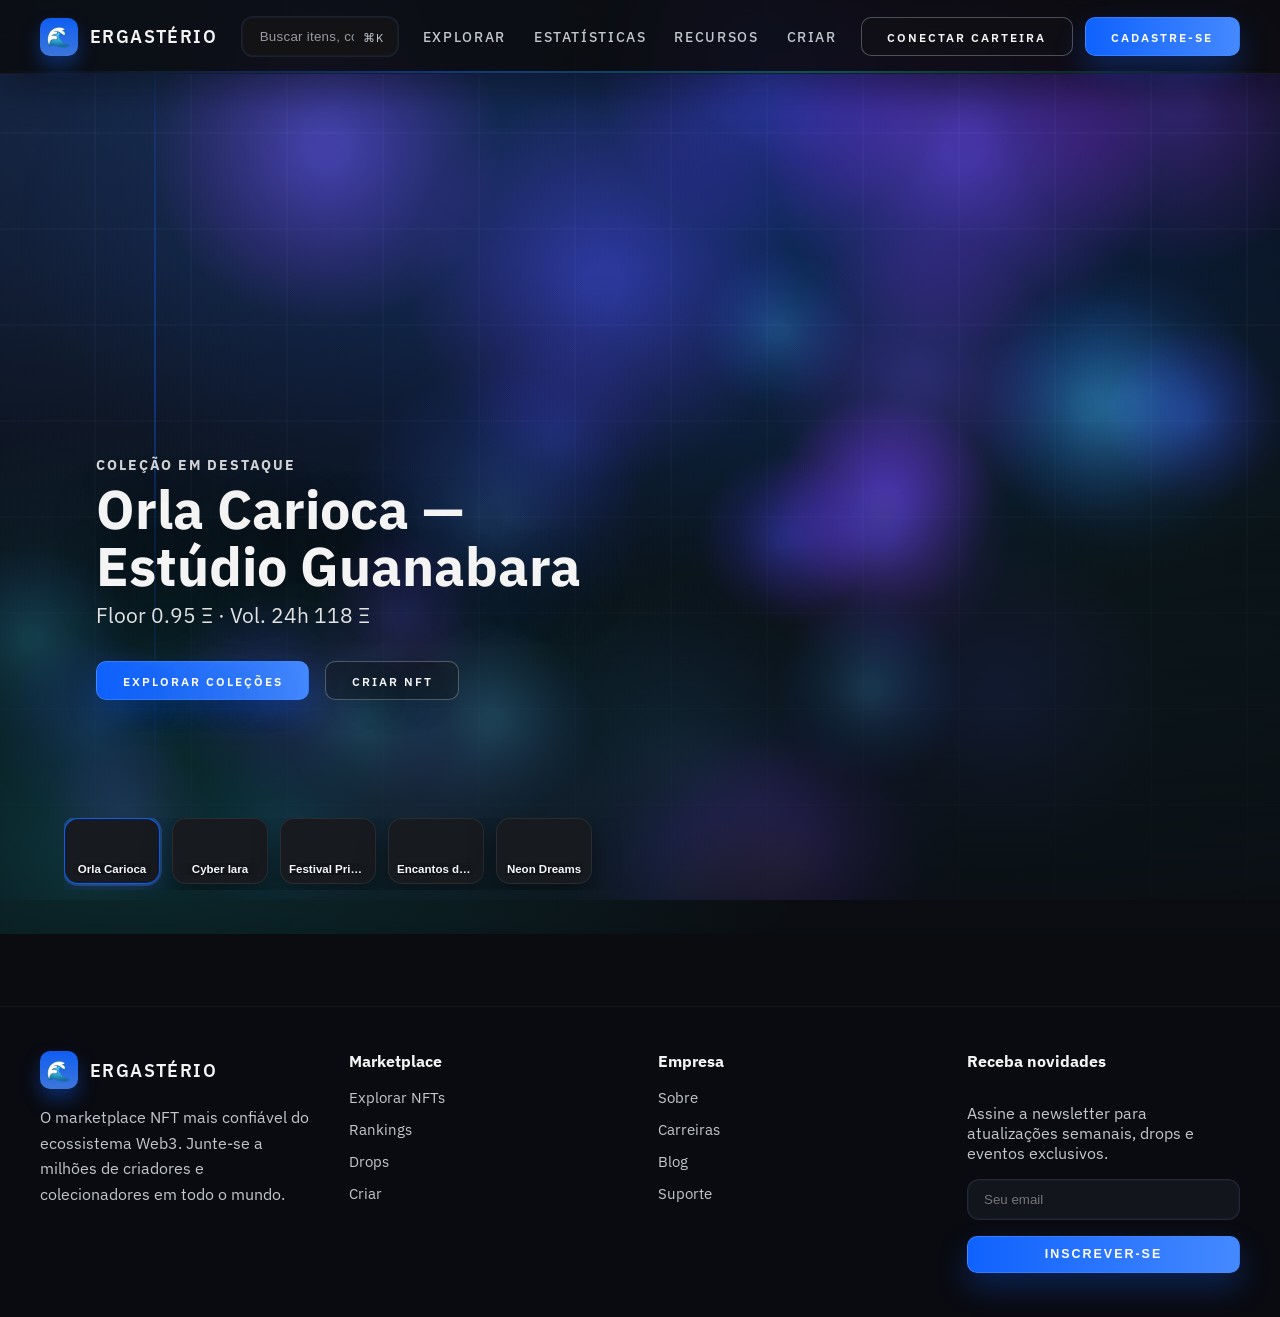
==== site1/index.html @ 3798c534 "Add files via upload" ====
<!DOCTYPE html>
<html lang="pt-BR">
  <head>
    <meta charset="UTF-8" />
    <meta name="viewport" content="width=device-width, initial-scale=1.0" />
    <title>Ergastério Brasil — Marketplace NFT inspirado no OpenSea</title>
    <link rel="preconnect" href="https://fonts.googleapis.com" />
    <link rel="preconnect" href="https://fonts.gstatic.com" crossorigin />
    <link
      href="https://fonts.googleapis.com/css2?family=IBM+Plex+Mono:wght@400;600&family=IBM+Plex+Sans:wght@400;500;600;700&display=swap"
      rel="stylesheet"
    />
    <style>
      :root {
        --bg: #0b0c10;
        --bg-alt: #161616;
        --card-bg: rgba(22, 22, 22, 0.82);
        --primary: #0f62fe;
        --primary-strong: #4589ff;
        --primary-light: rgba(15, 98, 254, 0.12);
        --accent: linear-gradient(135deg, #0f62fe 0%, #4589ff 55%, #08bdba 100%);
        --text: #f4f4f4;
        --text-muted: #c1c7cd;
        --border: rgba(255, 255, 255, 0.06);
        --grid-line: rgba(79, 90, 117, 0.18);
        font-size: 16px;
      }

      * {
        box-sizing: border-box;
        margin: 0;
        padding: 0;
      }

      html {
        width: 100%;
        max-width: 100%;
        overflow-x: hidden;
      }

      body {
        font-family: "IBM Plex Sans", "Inter", -apple-system, BlinkMacSystemFont, "Segoe UI", sans-serif;
        background-color: var(--bg);
        color: var(--text);
        min-height: 100vh;
        position: relative;
        max-width: 100vw;
        overflow-x: hidden;
        background-image:
          radial-gradient(circle at 20% -10%, rgba(69, 137, 255, 0.25), transparent 55%),
          radial-gradient(circle at 80% 110%, rgba(8, 189, 186, 0.18), transparent 60%),
          repeating-linear-gradient(
            0deg,
            transparent,
            transparent 94px,
            rgba(79, 90, 117, 0.08) 94px,
            rgba(79, 90, 117, 0.08) 96px
          ),
          repeating-linear-gradient(
            90deg,
            transparent,
            transparent 94px,
            rgba(79, 90, 117, 0.08) 94px,
            rgba(79, 90, 117, 0.08) 96px
          );
        background-attachment: fixed;
      }

      #background-canvas {
        position: fixed;
        inset: 0;
        width: 100%;
        height: 100%;
        z-index: -2;
        pointer-events: none;
        mix-blend-mode: screen;
        opacity: 0.85;
      }

      body::before,
      body::after {
        content: "";
        position: fixed;
        z-index: -1;
        pointer-events: none;
      }

      body::before {
        inset: 0;
        background: linear-gradient(120deg, rgba(15, 98, 254, 0.08), transparent 45%);
        mix-blend-mode: screen;
      }

      body::after {
        top: 0;
        left: clamp(140px, 12vw, 260px);
        width: 2px;
        height: 100vh;
        background: linear-gradient(180deg, rgba(15, 98, 254, 0), rgba(15, 98, 254, 0.65) 45%, rgba(8, 189, 186, 0));
        opacity: 0.75;
      }

      a {
        color: inherit;
        text-decoration: none;
      }

      header {
        position: sticky;
        top: 0;
        z-index: 1000;
        backdrop-filter: blur(18px);
        background: rgba(11, 12, 15, 0.88);
        border-bottom: 1px solid rgba(255, 255, 255, 0.05);
        box-shadow: 0 18px 32px rgba(5, 7, 11, 0.35);
      }

      header::after {
        content: "";
        position: absolute;
        inset-inline: 0;
        bottom: 0;
        height: 2px;
        background: linear-gradient(90deg, transparent, rgba(15, 98, 254, 0.65) 35%, rgba(8, 189, 186, 0.5) 65%, transparent);
        opacity: 0.75;
      }

      .nav-container {
        max-width: 1280px;
        margin: 0 auto;
        padding: 1rem 2.5rem;
        display: flex;
        align-items: center;
        justify-content: space-between;
        gap: 1.5rem;
      }

      .logo {
        display: flex;
        align-items: center;
        gap: 0.75rem;
        font-weight: 600;
        font-size: 1.1rem;
        letter-spacing: 0.08em;
        text-transform: uppercase;
      }

      .logo-icon {
        width: 38px;
        height: 38px;
        border-radius: 10px;
        background: linear-gradient(180deg, rgba(15, 98, 254, 0.95), rgba(69, 137, 255, 0.85));
        display: flex;
        align-items: center;
        justify-content: center;
        font-size: 1.25rem;
        box-shadow: 0 10px 18px rgba(15, 98, 254, 0.35);
      }

      nav {
        display: flex;
        align-items: center;
        gap: 1.75rem;
        font-weight: 500;
        font-size: 0.85rem;
        text-transform: uppercase;
        letter-spacing: 0.12em;
      }

      nav a {
        position: relative;
        color: var(--text-muted);
        transition: color 0.2s ease;
      }

      nav a::after {
        content: "";
        position: absolute;
        left: 0;
        bottom: -0.5rem;
        width: 100%;
        height: 2px;
        background: linear-gradient(90deg, transparent, rgba(15, 98, 254, 0.85), transparent);
        transform: scaleX(0);
        transform-origin: center;
        transition: transform 0.2s ease;
      }

      nav a:hover {
        color: #fff;
      }

      nav a:hover::after {
        transform: scaleX(1);
      }

      .search {
        flex: 1;
        max-width: 320px;
        position: relative;
      }

      .search input {
        width: 100%;
        background: rgba(22, 22, 22, 0.75);
        border: 1px solid rgba(255, 255, 255, 0.06);
        border-radius: 12px;
        padding: 0.75rem 2.75rem 0.75rem 1.1rem;
        color: var(--text);
        box-shadow: inset 0 0 0 1px rgba(15, 98, 254, 0.12);
      }

      .search input::placeholder {
        color: rgba(193, 199, 205, 0.75);
        letter-spacing: 0.02em;
      }

      .search span {
        position: absolute;
        right: 0.9rem;
        top: 50%;
        transform: translateY(-50%);
        color: var(--text-muted);
        font-family: "IBM Plex Mono", monospace;
        font-size: 0.75rem;
        letter-spacing: 0.12em;
      }

      .cta-buttons {
        display: flex;
        gap: 0.75rem;
        align-items: center;
      }

      .art-strip {
        position: relative;
        overflow: hidden;
        border-top: 1px solid rgba(255, 255, 255, 0.05);
        border-bottom: 1px solid rgba(255, 255, 255, 0.05);
        background: linear-gradient(180deg, rgba(11, 13, 18, 0.92), rgba(11, 13, 18, 0.72));
        padding: 1.75rem 0;
        isolation: isolate;
      }

      .art-strip::before,
      .art-strip::after {
        content: "";
        position: absolute;
        top: 0;
        bottom: 0;
        width: 140px;
        pointer-events: none;
        z-index: 2;
      }

      .art-strip::before {
        left: 0;
        background: linear-gradient(90deg, rgba(11, 13, 18, 0.95) 0%, rgba(11, 13, 18, 0));
      }

      .art-strip::after {
        right: 0;
        background: linear-gradient(270deg, rgba(11, 13, 18, 0.95) 0%, rgba(11, 13, 18, 0));
      }

      .art-strip-container {
        max-width: 1200px;
        margin: 0 auto;
        padding: 0 2rem;
        display: grid;
        gap: 1.25rem;
      }

      .art-strip-header {
        display: flex;
        align-items: center;
        justify-content: space-between;
        font-size: 0.9rem;
        color: var(--text-muted);
      }

      .art-strip-header strong {
        font-size: 0.95rem;
        letter-spacing: 0.12em;
        text-transform: uppercase;
        color: var(--text);
      }

      .art-strip-row {
        position: relative;
        overflow: hidden;
      }

      .art-strip-track {
        display: flex;
        gap: 1.5rem;
        width: max-content;
        animation: art-scroll 36s linear infinite;
        will-change: transform;
      }

      .art-strip-track.reverse {
        animation-direction: reverse;
        animation-duration: 42s;
      }

      .art-card {
        flex: 0 0 auto;
        width: 210px;
        border-radius: 18px;
        overflow: hidden;
        border: 1px solid rgba(255, 255, 255, 0.06);
        background: rgba(18, 20, 28, 0.85);
        box-shadow: 0 18px 36px rgba(5, 9, 18, 0.38);
        transition: transform 0.3s ease, border-color 0.3s ease, box-shadow 0.3s ease;
      }

      .art-card:hover {
        transform: translateY(-6px);
        border-color: rgba(69, 137, 255, 0.55);
        box-shadow: 0 22px 44px rgba(5, 9, 18, 0.52);
      }

      .art-card img {
        display: block;
        width: 100%;
        height: 140px;
        object-fit: cover;
      }

      .art-card-content {
        padding: 1rem;
        display: grid;
        gap: 0.45rem;
      }

      .art-card-content span {
        font-size: 0.78rem;
        text-transform: uppercase;
        letter-spacing: 0.18em;
        color: rgba(193, 199, 205, 0.85);
        font-family: "IBM Plex Mono", monospace;
      }

      .art-card-content strong {
        font-size: 1rem;
        color: var(--text);
      }

      .art-card-content small {
        color: var(--text-muted);
        font-size: 0.85rem;
      }

      .btn {
        padding: 0.65rem 1.6rem;
        border-radius: 10px;
        font-weight: 600;
        font-size: 0.78rem;
        text-transform: uppercase;
        letter-spacing: 0.16em;
        transition: transform 0.2s ease, box-shadow 0.2s ease, background 0.2s ease, color 0.2s ease;
        display: inline-flex;
        align-items: center;
        justify-content: center;
        border: 1px solid transparent;
      }

      .btn:hover {
        transform: translateY(-2px);
      }

      .btn-primary {
        background: linear-gradient(90deg, #0f62fe, #4589ff);
        color: #fff;
        border-color: rgba(69, 137, 255, 0.65);
        box-shadow: 0 14px 30px rgba(15, 98, 254, 0.28);
      }

      .btn-primary:hover {
        box-shadow: 0 18px 40px rgba(15, 98, 254, 0.32);
        background: linear-gradient(90deg, #4589ff, #0f62fe);
      }

      .btn-outline {
        border: 1px solid rgba(193, 199, 205, 0.35);
        color: var(--text);
        background: rgba(22, 22, 22, 0.35);
      }

      .btn-outline:hover {
        border-color: rgba(69, 137, 255, 0.7);
        color: #fff;
        box-shadow: 0 12px 26px rgba(15, 98, 254, 0.22);
      }

      .hero {
        max-width: 1280px;
        margin: 0 auto;
        padding: 6rem 2.5rem 4.5rem;
        display: grid;
        grid-template-columns: repeat(auto-fit, minmax(320px, 1fr));
        gap: clamp(2.5rem, 6vw, 5rem);
        align-items: start;
        position: relative;
        isolation: isolate;
      }

      .hero::before {
        content: "";
        position: absolute;
        inset: -4rem -12%;
        background-image:
          linear-gradient(120deg, rgba(15, 98, 254, 0.22), transparent 60%),
          repeating-linear-gradient(0deg, transparent, transparent 48px, var(--grid-line) 48px, var(--grid-line) 49px),
          repeating-linear-gradient(90deg, transparent, transparent 48px, var(--grid-line) 48px, var(--grid-line) 49px);
        opacity: 0.45;
        border-radius: 56px;
        z-index: -2;
      }

      .hero::after {
        content: "";
        position: absolute;
        inset: -3rem -8%;
        background: radial-gradient(circle at 20% 20%, rgba(15, 98, 254, 0.3), transparent 65%),
          radial-gradient(circle at 80% 80%, rgba(8, 189, 186, 0.25), transparent 70%);
        filter: blur(20px);
        opacity: 0.65;
        z-index: -1;
      }

      .hero-visual {
        position: relative;
        display: grid;
        gap: 1.75rem;
        justify-items: center;
        padding: 1rem 0;
      }

      .hero-visual::before {
        content: "";
        position: absolute;
        inset: -18% -12%;
        background: linear-gradient(160deg, rgba(15, 98, 254, 0.18), transparent 65%);
        border-radius: 38px;
        filter: blur(50px);
        z-index: -1;
        opacity: 0.6;
        animation: pulse 9s ease-in-out infinite alternate;
      }

      .hero-illustration {
        width: 100%;
        max-width: 420px;
        border-radius: 28px;
        border: 1px solid rgba(255, 255, 255, 0.08);
        background: rgba(11, 13, 18, 0.72);
        padding: 1.75rem;
        backdrop-filter: blur(18px);
        box-shadow: 0 34px 60px rgba(5, 9, 18, 0.55);
      }

      .hero-illustration svg {
        width: 100%;
        height: auto;
        display: block;
      }

      .hero-copy {
        display: grid;
        gap: 1.5rem;
      }

      .hero-copy h1 {
        font-size: clamp(2.85rem, 4vw + 1rem, 4.1rem);
        line-height: 1.05;
        letter-spacing: -0.015em;
        text-wrap: balance;
      }

      .hero-copy p {
        font-size: 1.08rem;
        line-height: 1.75;
        color: var(--text-muted);
        max-width: 36ch;
      }

      .hero-actions {
        display: flex;
        flex-wrap: wrap;
        gap: 1rem;
      }

      .hero-highlights {
        display: grid;
        gap: 1.25rem;
        margin-top: 1.5rem;
        margin-bottom: 0.5rem;
      }

      .hero-highlight {
        background: rgba(17, 19, 26, 0.82);
        border: 1px solid rgba(255, 255, 255, 0.06);
        border-left: 4px solid var(--primary);
        border-radius: 14px;
        padding: 1.2rem 1.4rem;
        display: grid;
        gap: 0.5rem;
      }

      .hero-highlight span {
        font-family: "IBM Plex Mono", monospace;
        font-size: 0.78rem;
        letter-spacing: 0.2em;
        text-transform: uppercase;
        color: rgba(193, 199, 205, 0.85);
      }

      .hero-highlight p {
        color: var(--text);
        font-size: 0.95rem;
        line-height: 1.6;
      }

      .hero-card {
        background: linear-gradient(180deg, rgba(15, 98, 254, 0.18), rgba(12, 16, 26, 0.92));
        border-radius: 24px;
        padding: 2rem;
        border: 1px solid rgba(69, 137, 255, 0.35);
        position: relative;
        overflow: hidden;
        box-shadow: 0 28px 55px rgba(5, 9, 18, 0.5);
        width: 100%;
        max-width: 400px;
      }

      .hero-card::before {
        content: "";
        position: absolute;
        inset-inline: 0;
        top: 0;
        height: 3px;
        background: linear-gradient(90deg, transparent, rgba(15, 98, 254, 0.9) 35%, rgba(8, 189, 186, 0.6) 70%, transparent);
        z-index: 1;
      }

      .hero-card::after {
        content: "";
        position: absolute;
        inset: 0;
        background: radial-gradient(circle at 30% 30%, rgba(255, 255, 255, 0.12), transparent 55%);
        pointer-events: none;
      }

      .hero-card img {
        width: 100%;
        border-radius: 16px;
        margin-bottom: 1.5rem;
        object-fit: cover;
        border: 1px solid rgba(255, 255, 255, 0.06);
      }

      .hero-card h3 {
        font-size: 1.15rem;
        margin-bottom: 0.5rem;
      }

      .hero-card-footer {
        display: flex;
        align-items: center;
        justify-content: space-between;
        margin-top: 1rem;
        padding-top: 1rem;
        border-top: 1px solid rgba(255, 255, 255, 0.08);
        gap: 1rem;
      }

      .hero-avatar {
        display: flex;
        align-items: center;
        gap: 0.75rem;
      }

      .hero-avatar span {
        display: inline-flex;
        align-items: center;
        justify-content: center;
        width: 44px;
        height: 44px;
        border-radius: 12px;
        background: linear-gradient(160deg, rgba(69, 137, 255, 0.45), rgba(15, 98, 254, 0.85));
        box-shadow: 0 12px 25px rgba(15, 98, 254, 0.32);
        font-size: 1.25rem;
      }

      .hero-avatar strong {
        font-size: 0.95rem;
        display: block;
      }

      .hero-avatar small {
        display: block;
        color: var(--text-muted);
      }

      .hero-pricing {
        text-align: right;
      }

      .hero-pricing strong {
        font-family: "IBM Plex Mono", monospace;
        letter-spacing: 0.08em;
      }

      .hero-pricing span {
        display: block;
        color: var(--text-muted);
        font-size: 0.85rem;
      }

      .card-meta {
        display: flex;
        justify-content: space-between;
        align-items: center;
        color: var(--text-muted);
        font-size: 0.9rem;
      }

      .badge {
        display: inline-flex;
        align-items: center;
        gap: 0.45rem;
        padding: 0.45rem 0.95rem;
        border-radius: 999px;
        background: var(--primary-light);
        color: var(--primary-strong);
        font-weight: 600;
        font-size: 0.75rem;
        text-transform: uppercase;
        letter-spacing: 0.18em;
        border: 1px solid rgba(69, 137, 255, 0.35);
        box-shadow: inset 0 0 0 1px rgba(15, 98, 254, 0.08);
      }

      .badge::before {
        content: "";
        width: 6px;
        height: 6px;
        border-radius: 50%;
        background: #08bdba;
        box-shadow: 0 0 0 4px rgba(8, 189, 186, 0.15);
      }

      .section {
        max-width: 1280px;
        margin: 0 auto;
        padding: 0 2.5rem 4.75rem;
        position: relative;
      }

      .section::before {
        content: "";
        position: absolute;
        left: clamp(1.5rem, 6vw, 3rem);
        top: 0.75rem;
        width: 32px;
        height: 2px;
        background: linear-gradient(90deg, rgba(15, 98, 254, 0.85), rgba(8, 189, 186, 0.65));
      }

      .section-header {
        display: flex;
        align-items: center;
        justify-content: space-between;
        margin-bottom: 2.25rem;
      }

      .section-header h2 {
        font-size: clamp(1.8rem, 2.2vw + 1rem, 2.35rem);
        letter-spacing: -0.01em;
      }

      .section-header a {
        color: var(--primary-strong);
        font-weight: 600;
        text-transform: uppercase;
        letter-spacing: 0.14em;
        font-size: 0.75rem;
      }

      .grid {
        display: grid;
        grid-template-columns: repeat(auto-fit, minmax(220px, 1fr));
        gap: 1.5rem;
      }

      .collection-card {
        background: rgba(18, 20, 28, 0.86);
        border-radius: 20px;
        padding: 1.35rem;
        border: 1px solid rgba(255, 255, 255, 0.06);
        transition: transform 0.25s ease, border-color 0.25s ease, box-shadow 0.25s ease;
        position: relative;
        overflow: hidden;
      }

      .collection-card::before {
        content: "";
        position: absolute;
        inset-inline: 0;
        top: 0;
        height: 3px;
        background: linear-gradient(90deg, transparent, rgba(15, 98, 254, 0.85) 40%, rgba(8, 189, 186, 0.6) 70%, transparent);
        opacity: 0;
        transition: opacity 0.25s ease;
      }

      .collection-card:hover::before {
        opacity: 1;
      }

      .collection-card:hover {
        transform: translateY(-6px);
        border-color: rgba(69, 137, 255, 0.5);
        box-shadow: 0 20px 44px rgba(5, 9, 18, 0.52);
      }

      .collection-card::after {
        content: "";
        position: absolute;
        inset: 0;
        background: linear-gradient(160deg, rgba(69, 137, 255, 0.12), transparent 75%);
        opacity: 0;
        transition: opacity 0.25s ease;
        pointer-events: none;
      }

      .collection-card:hover::after {
        opacity: 1;
      }

      .collection-card img {
        width: 100%;
        border-radius: 14px;
        margin-bottom: 1rem;
      }

      .collection-card h3 {
        font-size: 1.1rem;
        margin-bottom: 0.5rem;
      }

      .collection-card .floor {
        font-size: 0.9rem;
        color: var(--text-muted);
      }

      .stats {
        display: grid;
        grid-template-columns: repeat(auto-fit, minmax(220px, 1fr));
        gap: 1.5rem;
        margin-top: 2.5rem;
      }

      .stat-card {
        background: rgba(15, 16, 24, 0.82);
        border: 1px solid rgba(255, 255, 255, 0.05);
        border-radius: 16px;
        padding: 1.6rem;
        position: relative;
        overflow: hidden;
        display: grid;
        gap: 0.5rem;
        min-width: 0;
      }

      .stat-card h4 {
        font-size: 2.1rem;
        margin-bottom: 0.35rem;
        font-family: "IBM Plex Mono", monospace;
      }

      .stat-card span {
        color: var(--text-muted);
        font-size: 0.95rem;
      }

      .stat-card::after {
        content: "";
        position: absolute;
        inset: 0;
        background-image:
          linear-gradient(120deg, rgba(15, 98, 254, 0.18), transparent 70%),
          radial-gradient(circle at 80% 0%, rgba(8, 189, 186, 0.18), transparent 60%);
        pointer-events: none;
        z-index: 0;
        opacity: 0.8;
      }

      .stat-card::before {
        content: "";
        position: absolute;
        inset-inline: 0;
        top: 0;
        height: 3px;
        background: linear-gradient(90deg, transparent, rgba(15, 98, 254, 0.9) 30%, rgba(8, 189, 186, 0.6) 70%, transparent);
        pointer-events: none;
        z-index: 1;
      }

      .stat-card > * {
        position: relative;
        z-index: 1;
      }

      .stat-icon {
        width: 44px;
        height: 44px;
        border-radius: 12px;
        background: rgba(69, 137, 255, 0.12);
        display: inline-flex;
        align-items: center;
        justify-content: center;
        margin-bottom: 0.85rem;
        box-shadow: 0 14px 24px rgba(15, 98, 254, 0.22);
      }

      .stat-icon svg {
        width: 22px;
        height: 22px;
        fill: none;
        stroke: var(--primary);
        stroke-width: 1.6;
      }

      .narrative {
        display: grid;
        gap: 2.5rem;
      }

      .narrative-highlight {
        display: grid;
        grid-template-columns: repeat(auto-fit, minmax(260px, 1fr));
        gap: 2.5rem;
        align-items: center;
        padding: 2.5rem;
        border-radius: 28px;
        border: 1px solid rgba(255, 255, 255, 0.06);
        background: linear-gradient(160deg, rgba(15, 16, 24, 0.92), rgba(15, 16, 24, 0.65));
        position: relative;
        overflow: hidden;
      }

      .narrative-highlight::before {
        content: "";
        position: absolute;
        inset: 0;
        background: radial-gradient(circle at 20% 20%, rgba(15, 98, 254, 0.18), transparent 60%);
        pointer-events: none;
      }

      .narrative-highlight img {
        width: 100%;
        border-radius: 18px;
        border: 1px solid rgba(255, 255, 255, 0.12);
      }

      .narrative-highlight h3 {
        font-size: 1.6rem;
        margin-bottom: 1rem;
      }

      .narrative-highlight p {
        color: var(--text-muted);
        line-height: 1.75;
        margin-bottom: 1.5rem;
      }

      .story-grid {
        display: grid;
        grid-template-columns: repeat(auto-fit, minmax(220px, 1fr));
        gap: 1.75rem;
      }

      .story-card {
        border-radius: 20px;
        border: 1px solid rgba(255, 255, 255, 0.05);
        padding: 1.5rem;
        background: rgba(15, 17, 25, 0.82);
        position: relative;
        overflow: hidden;
      }

      .story-card::before {
        content: "";
        position: absolute;
        inset: 0;
        background: linear-gradient(150deg, rgba(15, 98, 254, 0.12), transparent 70%);
        pointer-events: none;
      }

      .story-card h4 {
        font-size: 1.2rem;
        margin-bottom: 0.75rem;
      }

      .story-card p {
        color: var(--text-muted);
        line-height: 1.65;
        margin-bottom: 1rem;
      }

      .story-meta {
        display: flex;
        flex-wrap: wrap;
        gap: 0.75rem;
        color: var(--text-muted);
        font-size: 0.82rem;
        text-transform: uppercase;
        letter-spacing: 0.18em;
        font-family: "IBM Plex Mono", monospace;
      }

      footer {
        border-top: 1px solid rgba(255, 255, 255, 0.05);
        background: rgba(11, 13, 18, 0.92);
        padding: 2.75rem 2.5rem;
      }

      .footer-content {
        max-width: 1280px;
        margin: 0 auto;
        display: grid;
        gap: 2.25rem;
        grid-template-columns: repeat(auto-fit, minmax(200px, 1fr));
      }

      .footer-content h4 {
        margin-bottom: 1rem;
      }

      .footer-links {
        display: grid;
        gap: 0.75rem;
        color: var(--text-muted);
        font-size: 0.95rem;
      }

      .newsletter {
        display: grid;
        gap: 1rem;
      }

      .newsletter input {
        padding: 0.75rem 1rem;
        border-radius: 12px;
        border: 1px solid rgba(255, 255, 255, 0.08);
        background: rgba(22, 24, 32, 0.85);
        color: var(--text);
        box-shadow: inset 0 0 0 1px rgba(15, 98, 254, 0.08);
      }

      .payments {
        display: grid;
        grid-template-columns: repeat(auto-fit, minmax(220px, 1fr));
        gap: 1.5rem;
        margin-top: 2rem;
      }

      .payment-card {
        border-radius: 16px;
        border: 1px solid rgba(255, 255, 255, 0.06);
        background: rgba(15, 16, 24, 0.82);
        padding: 1.5rem;
        display: grid;
        gap: 0.75rem;
        box-shadow: 0 16px 32px rgba(5, 9, 18, 0.35);
      }

      .payment-card span {
        font-size: 2.25rem;
      }

      .payment-card strong {
        font-size: 1.05rem;
      }

      .payment-card p {
        color: var(--text-muted);
        line-height: 1.6;
        font-size: 0.95rem;
      }

      .floating-pill {
        position: absolute;
        right: -14px;
        top: 18%;
        background: rgba(13, 15, 20, 0.92);
        border: 1px solid rgba(69, 137, 255, 0.4);
        border-radius: 16px;
        padding: 0.85rem 1.4rem;
        display: flex;
        align-items: center;
        gap: 0.85rem;
        box-shadow: 0 20px 45px rgba(5, 9, 18, 0.6);
        animation: float 7s ease-in-out infinite;
        z-index: 2;
      }

      .floating-pill::before {
        content: "";
        position: absolute;
        inset-block: 12%;
        left: -3px;
        width: 3px;
        border-radius: 999px;
        background: linear-gradient(180deg, rgba(69, 137, 255, 0.9), rgba(8, 189, 186, 0.65));
      }

      .floating-pill span {
        display: inline-flex;
        align-items: center;
        justify-content: center;
        width: 36px;
        height: 36px;
        border-radius: 10px;
        background: linear-gradient(160deg, rgba(69, 137, 255, 0.65), rgba(15, 98, 254, 0.85));
        box-shadow: 0 10px 20px rgba(15, 98, 254, 0.35);
        font-size: 1.1rem;
      }

      .floating-pill strong {
        font-size: 0.92rem;
        display: block;
      }

      .floating-pill small {
        display: block;
        color: rgba(193, 199, 205, 0.85);
        font-size: 0.68rem;
        letter-spacing: 0.22em;
        text-transform: uppercase;
        font-family: "IBM Plex Mono", monospace;
      }

      .hero-note {
        position: absolute;
        left: -22px;
        bottom: 12%;
        padding: 1.1rem 1.6rem 1.1rem 1.9rem;
        border-radius: 18px;
        background: rgba(13, 16, 22, 0.9);
        border: 1px solid rgba(255, 255, 255, 0.07);
        box-shadow: 0 22px 40px rgba(5, 9, 18, 0.55);
        max-width: 220px;
        font-size: 0.85rem;
        line-height: 1.5;
        color: rgba(193, 199, 205, 0.92);
        animation: float 9s ease-in-out infinite reverse;
        z-index: 2;
      }

      .hero-note::before {
        content: "";
        position: absolute;
        inset-block: 18%;
        left: 14px;
        width: 3px;
        border-radius: 999px;
        background: linear-gradient(180deg, rgba(15, 98, 254, 0.9), rgba(8, 189, 186, 0.6));
      }

      @media (max-width: 1100px) {
        .nav-container {
          flex-wrap: wrap;
          padding-inline: clamp(1.25rem, 4vw, 2rem);
          gap: 1rem 1.25rem;
        }

        .logo {
          order: 0;
        }

        .cta-buttons {
          order: 2;
          margin-left: auto;
        }

        .search {
          order: 3;
          flex: 1 1 100%;
          max-width: 100%;
        }

        nav {
          order: 4;
          width: 100%;
          justify-content: space-between;
          overflow-x: auto;
          padding-bottom: 0.35rem;
        }

        nav::-webkit-scrollbar {
          display: none;
        }

        .hero {
          padding-inline: clamp(1.5rem, 4vw, 2.5rem);
          padding-block: clamp(4rem, 6vw, 5rem);
        }

        .section {
          padding-inline: clamp(1.5rem, 4vw, 2.5rem);
        }

        .art-strip-container {
          padding-inline: clamp(1.5rem, 4vw, 2rem);
        }

        .footer-content {
          padding-inline: 0;
        }
      }

      @media (max-width: 820px) {
        header {
          position: sticky;
        }

        .nav-container {
          flex-direction: column;
          align-items: stretch;
        }

        .cta-buttons {
          width: 100%;
          gap: 0.6rem;
          flex-direction: column;
        }

        .cta-buttons .btn {
          width: 100%;
        }

        nav {
          justify-content: flex-start;
          gap: 1.25rem;
          padding-bottom: 0.5rem;
        }

        .hero {
          padding-block: clamp(3.25rem, 7vw, 4.5rem);
          gap: 2.5rem;
        }

        .hero-visual {
          justify-items: stretch;
        }

        .hero-card {
          margin-inline: auto;
        }

        .floating-pill {
          right: 0;
        }

        .hero-note {
          left: 0;
        }

        .hero-highlights {
          grid-template-columns: 1fr;
        }

        .stats {
          grid-template-columns: repeat(auto-fit, minmax(200px, 1fr));
          gap: 1.25rem;
        }

        .section-header {
          flex-direction: column;
          align-items: flex-start;
          gap: 1rem;
        }

        .story-grid,
        .grid,
        .payments {
          grid-template-columns: repeat(auto-fit, minmax(200px, 1fr));
        }

        .narrative-highlight {
          grid-template-columns: 1fr;
          text-align: left;
        }

        .narrative-highlight img {
          order: -1;
        }

        footer {
          padding-inline: clamp(1.5rem, 5vw, 2.5rem);
        }
      }

      @media (max-width: 640px) {
        :root {
          font-size: 15px;
        }

        body::after {
          left: clamp(40px, 18vw, 120px);
        }

        .hero {
          padding-inline: clamp(1.25rem, 6vw, 1.75rem);
        }

        .hero-actions {
          flex-direction: column;
          gap: 0.75rem;
        }

        .stats {
          grid-template-columns: minmax(0, 1fr);
          gap: 1.25rem;
        }

        .stat-card {
          width: 100%;
        }

        .hero-highlights {
          gap: 1.25rem;
        }

        .floating-pill,
        .hero-note {
          position: static;
          animation: none;
          transform: none;
          width: 100%;
          max-width: none;
          margin-inline: auto;
        }

        .floating-pill {
          justify-content: center;
        }

        .hero-note {
          margin-top: 1.25rem;
        }

        .hero-card,
        .hero-visual {
          max-width: 100%;
        }

        .art-strip {
          padding-block: 1.2rem;
        }

        .section {
          padding-inline: clamp(1rem, 6vw, 1.5rem);
        }

        .section-header h2 {
          font-size: clamp(1.65rem, 6vw, 1.9rem);
        }

        .footer-content {
          grid-template-columns: 1fr;
        }

        .footer-links {
          font-size: 0.9rem;
        }
      }

      @media (max-width: 480px) {
        :root {
          font-size: 14px;
        }

        .logo {
          font-size: 1rem;
        }

        .hero h1 {
          font-size: clamp(1.95rem, 9vw, 2.35rem);
        }

        .badge {
          justify-content: center;
        }

        .hero-card {
          padding: 1.6rem;
        }

        .hero-card-footer {
          flex-direction: column;
          align-items: flex-start;
        }

        .story-meta {
          gap: 0.5rem;
        }
      }

      @keyframes art-scroll {
        0% {
          transform: translateX(0);
        }
        100% {
          transform: translateX(-50%);
        }
      }

      @keyframes float {
        0%,
        100% {
          transform: translateY(0px);
        }
        50% {
          transform: translateY(-12px);
        }
      }

      @keyframes pulse {
        0% {
          opacity: 0.35;
        }
        100% {
          opacity: 0.75;
        }
      }

      @media (max-width: 768px) {
        .nav-container {
          gap: 1rem;
        }

        nav {
          gap: 1rem;
        }

        .search {
          order: 1;
          width: 100%;
        }

        .art-strip-container {
          padding: 0 clamp(1rem, 5vw, 1.5rem);
        }

        .art-strip-header {
          flex-direction: column;
          align-items: flex-start;
          gap: 0.4rem;
        }

        .art-card {
          width: 170px;
        }

        .art-card img {
          height: 120px;
        }

        .hero {
          padding: clamp(3.2rem, 7vw, 3.8rem) clamp(1.25rem, 6vw, 1.75rem)
            clamp(2.6rem, 7vw, 3.2rem);
        }

        .hero::before {
          inset: -2.2rem -2%;
          border-radius: 38px;
        }

        .hero::after {
          inset: -1.8rem -1.5%;
        }

        .hero-visual::before {
          display: none;
        }

        .hero-highlights {
          margin-top: 1rem;
          gap: 1rem;
        }

        .hero-highlight {
          padding: 1rem 1.25rem;
        }

        .section {
          padding: 0 clamp(1.25rem, 6vw, 1.75rem) clamp(3rem, 8vw, 3.5rem);
        }

        .narrative-highlight {
          padding: clamp(1.75rem, 6vw, 2.25rem);
        }
      }

      .blur-hero {
        position: relative;
        min-height: clamp(640px, 96vh, 860px);
        display: grid;
        align-items: flex-end;
        justify-items: center;
        padding: clamp(5rem, 14vh, 7rem) 0 clamp(6rem, 16vh, 8rem);
        margin-bottom: clamp(3rem, 8vh, 4.5rem);
        isolation: isolate;
        overflow: hidden;
      }

      .blur-hero__bg,
      .blur-hero__fade {
        position: absolute;
        inset: 0;
        background-size: cover;
        background-position: center;
        transition: opacity 0.6s ease;
      }

      .blur-hero__bg {
        z-index: -3;
        filter: saturate(1.12);
      }

      .blur-hero__fade {
        z-index: -2;
        opacity: 0;
      }

      .blur-hero__gradient {
        position: absolute;
        inset: 0;
        background:
          radial-gradient(1200px 600px at 62% 18%, rgba(15, 98, 254, 0.26), transparent 65%),
          radial-gradient(1000px 540px at 10% 85%, rgba(8, 189, 186, 0.18), transparent 70%),
          linear-gradient(to top, rgba(11, 13, 18, 0.92) 0%, rgba(11, 13, 18, 0.4) 45%, rgba(11, 13, 18, 0) 78%);
        pointer-events: none;
        z-index: -1;
      }

      .blur-hero__content {
        position: absolute;
        left: clamp(1.5rem, 8vw, 6rem);
        bottom: clamp(170px, 26vh, 280px);
        max-width: min(92vw, 560px);
        text-shadow: 0 14px 40px rgba(0, 0, 0, 0.55);
        z-index: 2;
      }

      .blur-hero__kicker {
        font-weight: 700;
        letter-spacing: 0.14em;
        font-size: 0.85rem;
        opacity: 0.85;
        text-transform: uppercase;
      }

      .blur-hero__title {
        margin: 0.35rem 0 0.5rem;
        font-size: clamp(2rem, 4vw + 0.5rem, 3.4rem);
        line-height: 1.05;
        font-weight: 800;
      }

      .blur-hero__subtitle {
        font-size: clamp(1rem, 1.25vw + 0.5rem, 1.3rem);
        opacity: 0.92;
        max-width: 32ch;
      }

      .blur-hero__actions {
        display: flex;
        gap: 1rem;
        flex-wrap: wrap;
        margin-top: 2rem;
      }

      .blur-hero__thumbbar {
        position: absolute;
        left: clamp(1.25rem, 6vw, 4rem);
        right: clamp(1.25rem, 6vw, 4rem);
        bottom: clamp(1.75rem, 6vw, 2.75rem);
        display: flex;
        gap: 0.75rem;
        overflow-x: auto;
        scrollbar-width: none;
        -ms-overflow-style: none;
        padding-bottom: 0.35rem;
        z-index: 10;
      }

      .blur-hero__thumbbar::-webkit-scrollbar {
        display: none;
      }

      .blur-hero__thumb {
        min-width: 96px;
        width: 96px;
        height: 66px;
        border-radius: 14px;
        background: #171a1f center/cover no-repeat;
        border: 1px solid rgba(255, 255, 255, 0.08);
        box-shadow: 0 10px 28px rgba(0, 0, 0, 0.4);
        cursor: pointer;
        position: relative;
        flex: 0 0 auto;
        transition: transform 0.2s ease, border-color 0.2s ease, box-shadow 0.2s ease;
      }

      .blur-hero__thumb::after {
        content: attr(data-label);
        position: absolute;
        left: 8px;
        right: 8px;
        bottom: 8px;
        font-size: 0.72rem;
        font-weight: 700;
        color: #f5f7fa;
        text-shadow: 0 2px 12px rgba(0, 0, 0, 0.9);
        white-space: nowrap;
        overflow: hidden;
        text-overflow: ellipsis;
      }

      .blur-hero__thumb:hover {
        transform: translateY(-2px);
      }

      .blur-hero__thumb.is-active {
        border-color: rgba(15, 98, 254, 0.95);
        box-shadow:
          0 10px 28px rgba(69, 137, 255, 0.25),
          0 8px 24px rgba(0, 0, 0, 0.45);
        outline: 2px solid rgba(69, 137, 255, 0.28);
      }

      .sr-only {
        position: absolute;
        width: 1px;
        height: 1px;
        padding: 0;
        margin: -1px;
        overflow: hidden;
        clip: rect(0, 0, 0, 0);
        white-space: nowrap;
        border: 0;
      }

      @media (max-width: 960px) {
        .blur-hero__content {
          bottom: clamp(200px, 30vh, 300px);
        }
      }

      @media (max-width: 720px) {
        .blur-hero {
          padding-top: clamp(4.5rem, 18vh, 6rem);
          margin-bottom: clamp(2.5rem, 7vh, 3.5rem);
        }

        .blur-hero__content {
          left: clamp(1rem, 6vw, 2rem);
          bottom: clamp(220px, 34vh, 300px);
        }

        .blur-hero__thumb {
          min-width: 88px;
          width: 88px;
          height: 60px;
          border-radius: 12px;
        }
      }

      @media (max-width: 560px) {
        .blur-hero {
          min-height: clamp(580px, 95vh, 720px);
        }

        .blur-hero__content {
          bottom: clamp(240px, 36vh, 320px);
        }

        .blur-hero__title {
          font-size: clamp(1.9rem, 7vw + 0.6rem, 2.6rem);
        }

        .blur-hero__actions {
          gap: 0.75rem;
        }
      }
    </style>
  </head>
    <body>
      <canvas id="background-canvas" aria-hidden="true"></canvas>
    <header>
      <div class="nav-container">
        <a class="logo" href="#">
          <span class="logo-icon">🌊</span>
          <span>Ergastério</span>
        </a>
        <div class="search">
          <input type="text" placeholder="Buscar itens, coleções e contas" />
          <span>⌘K</span>
        </div>
        <nav>
          <a href="#">Explorar</a>
          <a href="#">Estatísticas</a>
          <a href="#">Recursos</a>
          <a href="#">Criar</a>
        </nav>
        <div class="cta-buttons">
          <a class="btn btn-outline" href="#">Conectar carteira</a>
          <a class="btn btn-primary" href="#">Cadastre-se</a>
        </div>
      </div>
    </header>

    

    <main>
      <section class="blur-hero" aria-label="Coleções em destaque do marketplace">
        <div class="blur-hero__bg" id="blurHeroBg"></div>
        <div class="blur-hero__fade" id="blurHeroFade"></div>
        <div class="blur-hero__gradient" aria-hidden="true"></div>

        <div class="blur-hero__content" aria-live="polite">
          <span class="blur-hero__kicker" id="blurHeroKicker">COLLECTION</span>
          <h1 class="blur-hero__title" id="blurHeroTitle">Azuki — by Chiru Labs</h1>
          <p class="blur-hero__subtitle" id="blurHeroSubtitle">Floor 0.90 Ξ · 24h Vol 119.2</p>
          <div class="blur-hero__actions">
            <a class="btn btn-primary" href="#">Explorar coleções</a>
            <a class="btn btn-outline" href="#">Criar NFT</a>
          </div>
        </div>

        <div
          class="blur-hero__thumbbar"
          id="blurHeroThumbbar"
          role="tablist"
          aria-label="Selecionar coleção"
        ></div>
      </section>

      <span class="sr-only" id="blurHeroLive" aria-live="assertive"></span>
      

    </main>

    <footer>
      <div class="footer-content">
        <div>
          <div class="logo">
            <span class="logo-icon">🌊</span>
            <span>Ergastério</span>
          </div>
          <p style="color: var(--text-muted); margin-top: 1rem; line-height: 1.6;">
            O marketplace NFT mais confiável do ecossistema Web3. Junte-se a milhões de
            criadores e colecionadores em todo o mundo.
          </p>
        </div>
        <div>
          <h4>Marketplace</h4>
          <div class="footer-links">
            <a href="#">Explorar NFTs</a>
            <a href="#">Rankings</a>
            <a href="#">Drops</a>
            <a href="#">Criar</a>
          </div>
        </div>
        <div>
          <h4>Empresa</h4>
          <div class="footer-links">
            <a href="#">Sobre</a>
            <a href="#">Carreiras</a>
            <a href="#">Blog</a>
            <a href="#">Suporte</a>
          </div>
        </div>
        <div class="newsletter">
          <h4>Receba novidades</h4>
          <p style="color: var(--text-muted);">
            Assine a newsletter para atualizações semanais, drops e eventos exclusivos.
          </p>
          <input type="email" placeholder="Seu email" />
          <button class="btn btn-primary" type="button">Inscrever-se</button>
        </div>
      </div>
    </footer>

    <script>
      const blurHeroSection = document.querySelector(".blur-hero");
      if (blurHeroSection) {
        const blurHeroItems = [
          {
            label: "Orla Carioca",
            title: "Orla Carioca — Estúdio Guanabara",
            subtitle: "Floor 0.95 Ξ · Vol. 24h 118 Ξ",
            image: "https://images.unsplash.com/photo-1526498460520-4c246339dccb?q=80&w=2400&auto=format&fit=crop",
          },
          {
            label: "Cyber Iara",
            title: "Cyber Iara — Coletivo Oxum",
            subtitle: "Floor 1.20 Ξ · Vol. 24h 88.4 Ξ",
            image: "https://images.unsplash.com/photo-1604079628040-94301bb21b11?q=80&w=2400&auto=format&fit=crop",
          },
          {
            label: "Festival Prisma",
            title: "Festival Prisma — Beats Tropicais",
            subtitle: "Floor 0.68 Ξ · Vol. 24h 54.6 Ξ",
            image: "https://images.unsplash.com/photo-1545239351-ef35f43d514b?q=80&w=2400&auto=format&fit=crop",
          },
          {
            label: "Encantos do Cerrado",
            title: "Encantos do Cerrado — Futuro Cerrado",
            subtitle: "Floor 1.7 Ξ · Vol. 24h 35.2 Ξ",
            image: "https://images.unsplash.com/photo-1582719478250-c89cae4dc85b?q=80&w=2400&auto=format&fit=crop",
          },
          {
            label: "Neon Dreams",
            title: "Neon Dreams — Neon Dreams Studio",
            subtitle: "Floor 2.1 Ξ · Vol. 24h 62.8 Ξ",
            image: "https://images.unsplash.com/photo-1519681393784-d120267933ba?q=80&w=2400&auto=format&fit=crop",
          },
        ];

        const blurHeroBg = document.getElementById("blurHeroBg");
        const blurHeroFade = document.getElementById("blurHeroFade");
        const blurHeroTitle = document.getElementById("blurHeroTitle");
        const blurHeroSubtitle = document.getElementById("blurHeroSubtitle");
        const blurHeroKicker = document.getElementById("blurHeroKicker");
        const blurHeroThumbbar = document.getElementById("blurHeroThumbbar");
        const blurHeroLive = document.getElementById("blurHeroLive");

        let blurHeroIndex = 0;
        let blurHeroRotating = true;
        let blurHeroTimer;
        let blurHeroTouchX = null;

        const prefersReducedMotion = window.matchMedia("(prefers-reduced-motion: reduce)");

        const updateThumbStates = (activeIndex) => {
          Array.from(blurHeroThumbbar.children).forEach((thumb, index) => {
            const isActive = index === activeIndex;
            thumb.classList.toggle("is-active", isActive);
            thumb.setAttribute("aria-selected", isActive ? "true" : "false");
          });
        };

        const setBlurHero = (nextIndex, options = {}) => {
          const { announce = true } = options;
          const item = blurHeroItems[nextIndex];
          if (!item) return;

          if (!prefersReducedMotion.matches) {
            blurHeroFade.style.backgroundImage = `url('${item.image}')`;
            blurHeroFade.style.opacity = 1;
            setTimeout(() => {
              blurHeroBg.style.backgroundImage = `url('${item.image}')`;
              blurHeroFade.style.opacity = 0;
            }, 18);
          } else {
            blurHeroBg.style.backgroundImage = `url('${item.image}')`;
            blurHeroFade.style.opacity = 0;
          }

          blurHeroTitle.textContent = item.title;
          blurHeroSubtitle.textContent = item.subtitle;
          blurHeroKicker.textContent = item.kicker || "COLEÇÃO EM DESTAQUE";
          updateThumbStates(nextIndex);

          if (announce && blurHeroLive) {
            blurHeroLive.textContent = `Selecionado: ${item.title}`;
          }

          blurHeroIndex = nextIndex;
        };

        const renderBlurHeroThumbs = () => {
          blurHeroItems.forEach((item, index) => {
            const thumb = document.createElement("button");
            thumb.type = "button";
            thumb.className = "blur-hero__thumb";
            thumb.style.backgroundImage = `url('${item.image}')`;
            thumb.dataset.label = item.label;
            thumb.setAttribute("role", "tab");
            thumb.setAttribute("aria-selected", index === 0 ? "true" : "false");
            thumb.addEventListener("click", () => {
              blurHeroRotating = false;
              clearInterval(blurHeroTimer);
              setBlurHero(index);
            });
            thumb.addEventListener("focus", () => {
              blurHeroRotating = false;
              clearInterval(blurHeroTimer);
              setBlurHero(index, { announce: false });
            });
            blurHeroThumbbar.appendChild(thumb);
          });
        };

        const startAutoRotate = () => {
          clearInterval(blurHeroTimer);
          blurHeroTimer = window.setInterval(() => {
            if (!blurHeroRotating) return;
            const next = (blurHeroIndex + 1) % blurHeroItems.length;
            setBlurHero(next, { announce: false });
          }, 5000);
        };

        window.addEventListener("keydown", (event) => {
          if (!blurHeroSection.contains(document.activeElement)) return;
          if (event.key === "ArrowRight" || event.key === "ArrowLeft") {
            event.preventDefault();
            blurHeroRotating = false;
            clearInterval(blurHeroTimer);
            const delta = event.key === "ArrowRight" ? 1 : -1;
            const next = (blurHeroIndex + delta + blurHeroItems.length) % blurHeroItems.length;
            setBlurHero(next);
          }
        });

        blurHeroSection.addEventListener(
          "touchstart",
          (event) => {
            if (!event.touches.length) return;
            blurHeroTouchX = event.touches[0].clientX;
          },
          { passive: true }
        );

        blurHeroSection.addEventListener(
          "touchend",
          (event) => {
            if (blurHeroTouchX === null) return;
            const deltaX = event.changedTouches[0].clientX - blurHeroTouchX;
            if (Math.abs(deltaX) > 40) {
              blurHeroRotating = false;
              clearInterval(blurHeroTimer);
              if (deltaX < 0) {
                setBlurHero((blurHeroIndex + 1) % blurHeroItems.length);
              } else {
                setBlurHero((blurHeroIndex - 1 + blurHeroItems.length) % blurHeroItems.length);
              }
            }
            blurHeroTouchX = null;
          },
          { passive: true }
        );

        blurHeroBg.style.backgroundImage = `url('${blurHeroItems[0].image}')`;
        renderBlurHeroThumbs();
        setBlurHero(0, { announce: false });
        startAutoRotate();
      }

      const canvas = document.getElementById("background-canvas");
      if (canvas && canvas.getContext) {
        const ctx = canvas.getContext("2d");
        const orbs = [];
        let width = window.innerWidth;
        let height = window.innerHeight;
        let animationFrame;
        const pointer = { x: width / 2, y: height / 2, active: false };

        const resize = () => {
          width = window.innerWidth;
          height = window.innerHeight;
          const dpr = window.devicePixelRatio || 1;
          canvas.width = width * dpr;
          canvas.height = height * dpr;
          canvas.style.width = "100%";
          canvas.style.height = "100%";
          ctx.setTransform(1, 0, 0, 1, 0, 0);
          ctx.scale(dpr, dpr);
        };

        const createOrbs = () => {
          orbs.length = 0;
          const count = Math.min(32, Math.floor((width * height) / 32000));
          for (let i = 0; i < count; i += 1) {
            const radius = 80 + Math.random() * 120;
            orbs.push({
              x: Math.random() * width,
              y: Math.random() * height,
              radius,
              hue: 190 + Math.random() * 80,
              alpha: 0.25 + Math.random() * 0.4,
              driftX: (Math.random() * 0.4 + 0.1) * (Math.random() > 0.5 ? 1 : -1),
              driftY: Math.random() * 0.35 + 0.08,
              offset: Math.random() * Math.PI * 2,
              speed: 0.004 + Math.random() * 0.004,
            });
          }
        };

        const draw = () => {
          ctx.clearRect(0, 0, width, height);
          ctx.globalCompositeOperation = "lighter";

          orbs.forEach((orb) => {
            orb.offset += orb.speed;
            orb.x += Math.cos(orb.offset) * orb.driftX;
            orb.y += Math.sin(orb.offset) * orb.driftY;

            if (pointer.active) {
              const dx = orb.x - pointer.x;
              const dy = orb.y - pointer.y;
              const distance = Math.sqrt(dx * dx + dy * dy) || 1;
              if (distance < 240) {
                const force = (240 - distance) / 240;
                orb.x += (dx / distance) * force * 6;
                orb.y += (dy / distance) * force * 6;
              }
            }

            if (orb.x < -orb.radius) orb.x = width + orb.radius;
            if (orb.x > width + orb.radius) orb.x = -orb.radius;
            if (orb.y < -orb.radius) orb.y = height + orb.radius;
            if (orb.y > height + orb.radius) orb.y = -orb.radius;

            const gradient = ctx.createRadialGradient(
              orb.x,
              orb.y,
              orb.radius * 0.1,
              orb.x,
              orb.y,
              orb.radius
            );
            gradient.addColorStop(0, `hsla(${orb.hue}, 95%, 60%, ${orb.alpha})`);
            gradient.addColorStop(1, `hsla(${orb.hue + 18}, 85%, 45%, 0)`);

            ctx.beginPath();
            ctx.fillStyle = gradient;
            ctx.arc(orb.x, orb.y, orb.radius, 0, Math.PI * 2);
            ctx.fill();
          });

          animationFrame = requestAnimationFrame(draw);
        };

        const handlePointerMove = (event) => {
          pointer.active = true;
          pointer.x = event.clientX;
          pointer.y = event.clientY;
        };

        const handlePointerLeave = () => {
          pointer.active = false;
        };

        window.addEventListener("pointermove", handlePointerMove, { passive: true });
        window.addEventListener("pointerleave", handlePointerLeave, { passive: true });
        window.addEventListener("pointerout", handlePointerLeave, { passive: true });
        window.addEventListener("resize", () => {
          resize();
          createOrbs();
        });

        resize();
        createOrbs();
        draw();

        document.addEventListener("visibilitychange", () => {
          if (document.hidden) {
            cancelAnimationFrame(animationFrame);
          } else {
            draw();
          }
        });
      }

      const statCounters = document.querySelectorAll(".stat-card h4[data-target]");
      if (statCounters.length) {
        const formatters = {
          compact: new Intl.NumberFormat("pt-BR", { notation: "compact", maximumFractionDigits: 1 }),
          currency: new Intl.NumberFormat("pt-BR", { style: "currency", currency: "BRL", maximumFractionDigits: 0 }),
        };

        const easeOutCubic = (t) => 1 - Math.pow(1 - t, 3);

        const animateValue = (element) => {
          if (element.dataset.animated) return;
          element.dataset.animated = "true";

          const target = Number(element.dataset.target || 0);
          const format = element.dataset.format || "number";
          const suffix = element.dataset.suffix || "";
          const duration = 1600;
          let start;

          const step = (timestamp) => {
            if (!start) start = timestamp;
            const progress = Math.min((timestamp - start) / duration, 1);
            const eased = easeOutCubic(progress);
            const value = target * eased;

            let display;
            if (progress === 1) {
              if (format === "currency") {
                display = formatters.currency.format(target);
              } else if (format === "compact") {
                display = formatters.compact.format(target);
              } else {
                display = Math.round(target).toLocaleString("pt-BR");
              }
            } else if (format === "currency") {
              display = formatters.currency.format(value);
            } else if (format === "compact") {
              display = formatters.compact.format(value);
            } else {
              display = Math.round(value).toLocaleString("pt-BR");
            }

            element.textContent = `${display}${suffix}`;

            if (progress < 1) {
              requestAnimationFrame(step);
            }
          };

          requestAnimationFrame(step);
        };

        if ("IntersectionObserver" in window) {
          const observer = new IntersectionObserver(
            (entries, obs) => {
              entries.forEach((entry) => {
                if (entry.isIntersecting) {
                  animateValue(entry.target);
                  obs.unobserve(entry.target);
                }
              });
            },
            { threshold: 0.35 }
          );

          statCounters.forEach((counter) => observer.observe(counter));
        } else {
          statCounters.forEach((counter) => animateValue(counter));
        }
      }
    </script>
  </body>
</html>
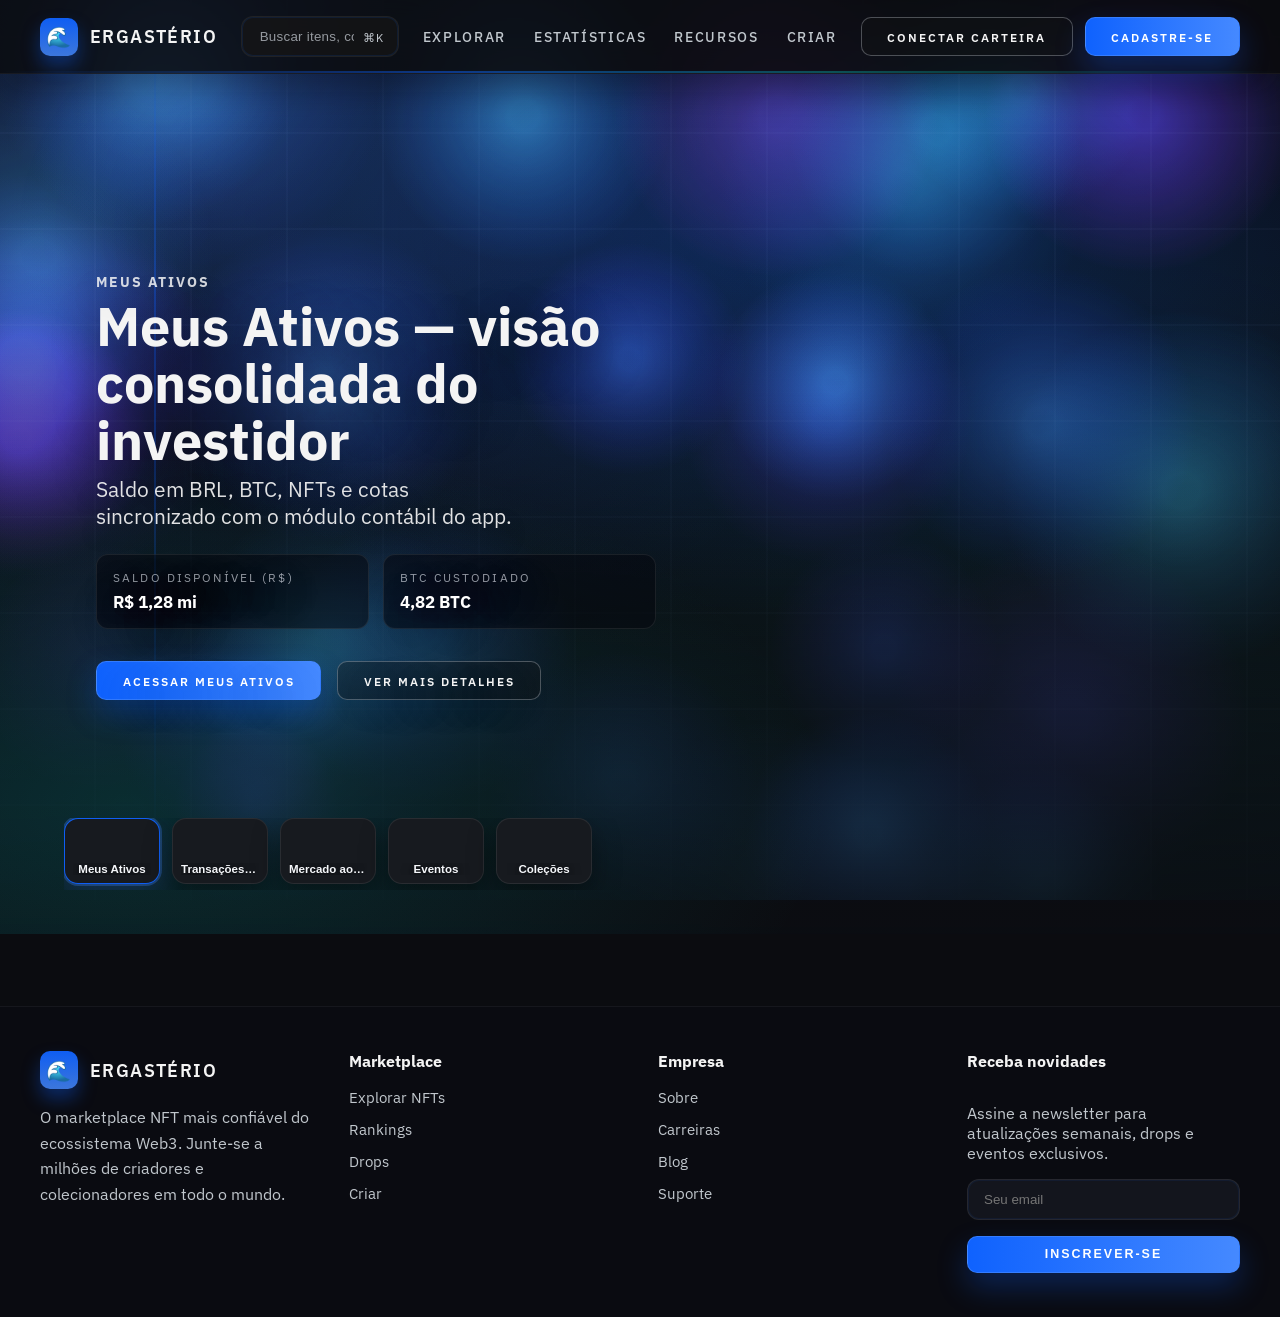
==== commit f87ca2a3: "Add carousel deep links and events view" ====
--- a/site1/index.html
+++ b/site1/index.html
@@ -1479,6 +1479,36 @@
         max-width: 32ch;
       }
 
+      .blur-hero__metrics {
+        display: grid;
+        grid-template-columns: repeat(auto-fit, minmax(180px, 1fr));
+        gap: 0.9rem;
+        margin-top: 1.5rem;
+        list-style: none;
+        padding: 0;
+      }
+
+      .blur-hero__metrics li {
+        background: rgba(7, 9, 15, 0.55);
+        border: 1px solid rgba(255, 255, 255, 0.08);
+        border-radius: 12px;
+        padding: 0.95rem 1rem;
+        display: grid;
+        gap: 0.35rem;
+      }
+
+      .blur-hero__metrics span {
+        font-size: 0.74rem;
+        letter-spacing: 0.18em;
+        text-transform: uppercase;
+        color: rgba(244, 247, 255, 0.6);
+      }
+
+      .blur-hero__metrics strong {
+        font-size: 1.05rem;
+        color: #fff;
+      }
+
       .blur-hero__actions {
         display: flex;
         gap: 1rem;
@@ -1635,12 +1665,24 @@
         <div class="blur-hero__gradient" aria-hidden="true"></div>
 
         <div class="blur-hero__content" aria-live="polite">
-          <span class="blur-hero__kicker" id="blurHeroKicker">COLLECTION</span>
-          <h1 class="blur-hero__title" id="blurHeroTitle">Azuki — by Chiru Labs</h1>
-          <p class="blur-hero__subtitle" id="blurHeroSubtitle">Floor 0.90 Ξ · 24h Vol 119.2</p>
+          <span class="blur-hero__kicker" id="blurHeroKicker">Meus Ativos</span>
+          <h1 class="blur-hero__title" id="blurHeroTitle">Saldo tokenizado consolidado em tempo real</h1>
+          <p class="blur-hero__subtitle" id="blurHeroSubtitle">
+            Acompanhe BRL, BTC, NFTs e cotas vinculadas à sua conta com os mesmos dados exibidos no app principal.
+          </p>
+          <ul class="blur-hero__metrics" id="blurHeroMetrics">
+            <li>
+              <span>Saldo disponível (R$)</span>
+              <strong>R$ 1,28 mi</strong>
+            </li>
+            <li>
+              <span>NFTs custodiadas</span>
+              <strong>18 obras</strong>
+            </li>
+          </ul>
           <div class="blur-hero__actions">
-            <a class="btn btn-primary" href="#">Explorar coleções</a>
-            <a class="btn btn-outline" href="#">Criar NFT</a>
+            <a class="btn btn-primary" id="blurHeroPrimary" href="../index.html?view=user_assets">Acessar Meus Ativos</a>
+            <a class="btn btn-outline" id="blurHeroSecondary" href="../index.html" hidden>Ver mais detalhes</a>
           </div>
         </div>
 
@@ -1703,34 +1745,72 @@
       if (blurHeroSection) {
         const blurHeroItems = [
           {
-            label: "Orla Carioca",
-            title: "Orla Carioca — Estúdio Guanabara",
-            subtitle: "Floor 0.95 Ξ · Vol. 24h 118 Ξ",
-            image: "https://images.unsplash.com/photo-1526498460520-4c246339dccb?q=80&w=2400&auto=format&fit=crop",
+            label: "Meus Ativos",
+            kicker: "Meus Ativos",
+            title: "Meus Ativos — visão consolidada do investidor",
+            subtitle: "Saldo em BRL, BTC, NFTs e cotas sincronizado com o módulo contábil do app.",
+            image: "https://images.unsplash.com/photo-1520607162513-77705c0f0d4a?q=80&w=2400&auto=format&fit=crop",
+            metrics: [
+              { label: "Saldo disponível (R$)", value: "R$ 1,28 mi" },
+              { label: "BTC custodiado", value: "4,82 BTC" },
+            ],
+            link: "../index.html?view=user_assets",
+            primaryCta: "Acessar Meus Ativos",
           },
           {
-            label: "Cyber Iara",
-            title: "Cyber Iara — Coletivo Oxum",
-            subtitle: "Floor 1.20 Ξ · Vol. 24h 88.4 Ξ",
-            image: "https://images.unsplash.com/photo-1604079628040-94301bb21b11?q=80&w=2400&auto=format&fit=crop",
+            label: "Transações pendentes",
+            kicker: "Transações Pendentes",
+            title: "Fluxo de aprovações em tempo real",
+            subtitle: "Centralize depósitos, compras e vendas aguardando confirmação da governança.",
+            image: "https://images.unsplash.com/photo-1450101499163-c8848c66ca85?q=80&w=2400&auto=format&fit=crop",
+            metrics: [
+              { label: "Solicitações aguardando", value: "6 itens" },
+              { label: "Última atualização", value: "08h32 BRT" },
+            ],
+            link: "../index.html?view=pending_transactions",
+            primaryCta: "Revisar transações",
           },
           {
-            label: "Festival Prisma",
-            title: "Festival Prisma — Beats Tropicais",
-            subtitle: "Floor 0.68 Ξ · Vol. 24h 54.6 Ξ",
-            image: "https://images.unsplash.com/photo-1545239351-ef35f43d514b?q=80&w=2400&auto=format&fit=crop",
+            label: "Mercado ao vivo",
+            kicker: "Mercado ao vivo",
+            title: "Livro e tape com atualização contínua",
+            subtitle: "Acompanhe preço executado, spread e liquidez do módulo de trading multiativo.",
+            image: "https://images.unsplash.com/photo-1485827404703-89b55fcc595e?q=80&w=2400&auto=format&fit=crop",
+            metrics: [
+              { label: "Último trade BTC", value: "R$ 356.420" },
+              { label: "Volume 24h", value: "R$ 4,7 mi" },
+            ],
+            link: "../index.html?view=live_market",
+            primaryCta: "Abrir Mercado ao vivo",
+            secondaryLink: "../README_TRADING.md",
+            secondaryCta: "Ver manual do trading",
+            secondaryTarget: "_blank",
           },
           {
-            label: "Encantos do Cerrado",
-            title: "Encantos do Cerrado — Futuro Cerrado",
-            subtitle: "Floor 1.7 Ξ · Vol. 24h 35.2 Ξ",
-            image: "https://images.unsplash.com/photo-1582719478250-c89cae4dc85b?q=80&w=2400&auto=format&fit=crop",
+            label: "Eventos",
+            kicker: "Eventos",
+            title: "Agenda de workshops e roadshows",
+            subtitle: "Divulgue ativações, webinars e encontros presenciais conectados ao marketplace.",
+            image: "https://images.unsplash.com/photo-1469474968028-56623f02e42e?q=80&w=2400&auto=format&fit=crop",
+            metrics: [
+              { label: "Próxima agenda", value: "Token Summit · 05/07" },
+              { label: "Inscrições", value: "Lote 2 disponível" },
+            ],
+            link: "../index.html?view=events",
+            primaryCta: "Ver agenda de eventos",
           },
           {
-            label: "Neon Dreams",
-            title: "Neon Dreams — Neon Dreams Studio",
-            subtitle: "Floor 2.1 Ξ · Vol. 24h 62.8 Ξ",
-            image: "https://images.unsplash.com/photo-1519681393784-d120267933ba?q=80&w=2400&auto=format&fit=crop",
+            label: "Coleções",
+            kicker: "Coleções",
+            title: "Marketplace com NFTs próprias e listagens P2P",
+            subtitle: "Cards responsivos com floor, volume e mint interno do app principal.",
+            image: "https://images.unsplash.com/photo-1500530855697-b586d89ba3ee?q=80&w=2400&auto=format&fit=crop",
+            metrics: [
+              { label: "Listagens ativas", value: "42 NFTs" },
+              { label: "Mint interno", value: "128 itens" },
+            ],
+            link: "../index.html?view=collections",
+            primaryCta: "Explorar coleções",
           },
         ];
 
@@ -1741,6 +1821,9 @@
         const blurHeroKicker = document.getElementById("blurHeroKicker");
         const blurHeroThumbbar = document.getElementById("blurHeroThumbbar");
         const blurHeroLive = document.getElementById("blurHeroLive");
+        const blurHeroMetrics = document.getElementById("blurHeroMetrics");
+        const blurHeroPrimary = document.getElementById("blurHeroPrimary");
+        const blurHeroSecondary = document.getElementById("blurHeroSecondary");
 
         let blurHeroIndex = 0;
         let blurHeroRotating = true;
@@ -1776,7 +1859,36 @@
 
           blurHeroTitle.textContent = item.title;
           blurHeroSubtitle.textContent = item.subtitle;
-          blurHeroKicker.textContent = item.kicker || "COLEÇÃO EM DESTAQUE";
+          blurHeroKicker.textContent = item.kicker || item.label || "COLEÇÃO EM DESTAQUE";
+
+          if (blurHeroMetrics) {
+            const metrics = Array.isArray(item.metrics) ? item.metrics : [];
+            blurHeroMetrics.innerHTML = metrics
+              .map((metric) => {
+                const label = metric && metric.label ? metric.label : "";
+                const value = metric && metric.value ? metric.value : "";
+                return `<li><span>${label}</span><strong>${value}</strong></li>`;
+              })
+              .join("");
+          }
+
+          if (blurHeroPrimary) {
+            blurHeroPrimary.textContent = item.primaryCta || `Acessar ${item.label || "aba"}`;
+            blurHeroPrimary.href = item.link || "#";
+            blurHeroPrimary.target = item.target || "_self";
+          }
+
+          if (blurHeroSecondary) {
+            if (item.secondaryLink) {
+              blurHeroSecondary.hidden = false;
+              blurHeroSecondary.textContent = item.secondaryCta || "Ver detalhes";
+              blurHeroSecondary.href = item.secondaryLink;
+              blurHeroSecondary.target = item.secondaryTarget || "_self";
+            } else {
+              blurHeroSecondary.hidden = true;
+              blurHeroSecondary.removeAttribute("target");
+            }
+          }
           updateThumbStates(nextIndex);
 
           if (announce && blurHeroLive) {
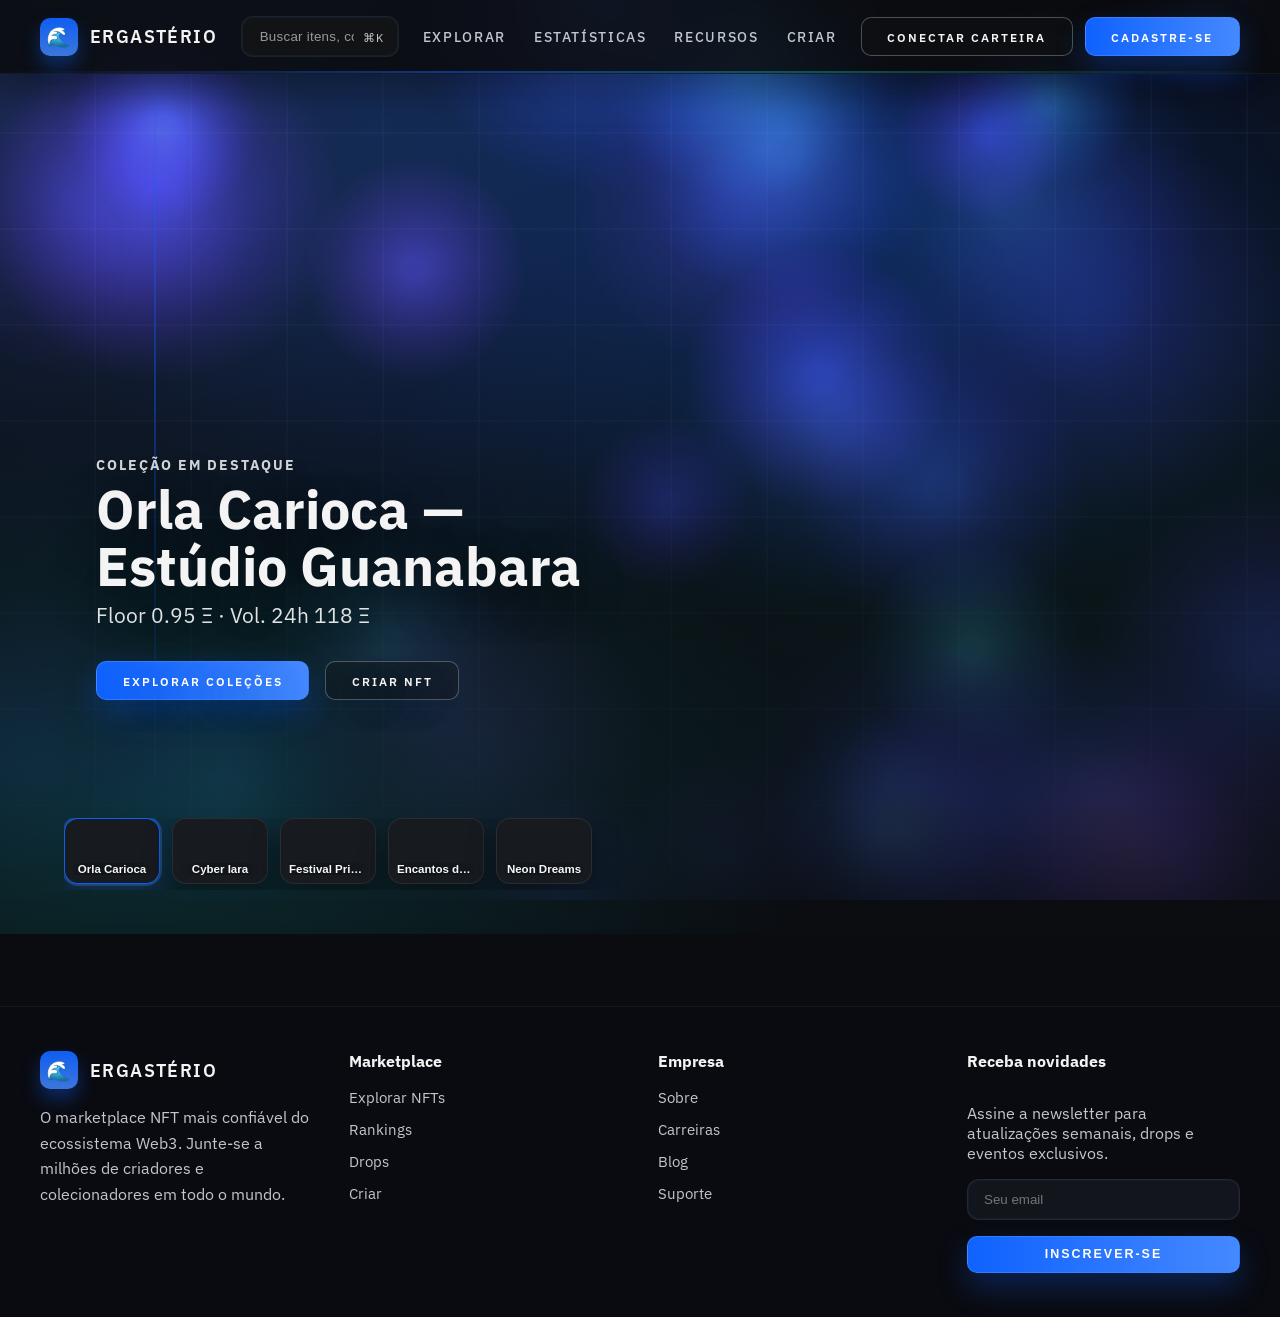
==== commit fe386d33: "Revert "Add carousel deep links and events view"" ====
--- a/site1/index.html
+++ b/site1/index.html
@@ -1479,36 +1479,6 @@
         max-width: 32ch;
       }
 
-      .blur-hero__metrics {
-        display: grid;
-        grid-template-columns: repeat(auto-fit, minmax(180px, 1fr));
-        gap: 0.9rem;
-        margin-top: 1.5rem;
-        list-style: none;
-        padding: 0;
-      }
-
-      .blur-hero__metrics li {
-        background: rgba(7, 9, 15, 0.55);
-        border: 1px solid rgba(255, 255, 255, 0.08);
-        border-radius: 12px;
-        padding: 0.95rem 1rem;
-        display: grid;
-        gap: 0.35rem;
-      }
-
-      .blur-hero__metrics span {
-        font-size: 0.74rem;
-        letter-spacing: 0.18em;
-        text-transform: uppercase;
-        color: rgba(244, 247, 255, 0.6);
-      }
-
-      .blur-hero__metrics strong {
-        font-size: 1.05rem;
-        color: #fff;
-      }
-
       .blur-hero__actions {
         display: flex;
         gap: 1rem;
@@ -1665,24 +1635,12 @@
         <div class="blur-hero__gradient" aria-hidden="true"></div>
 
         <div class="blur-hero__content" aria-live="polite">
-          <span class="blur-hero__kicker" id="blurHeroKicker">Meus Ativos</span>
-          <h1 class="blur-hero__title" id="blurHeroTitle">Saldo tokenizado consolidado em tempo real</h1>
-          <p class="blur-hero__subtitle" id="blurHeroSubtitle">
-            Acompanhe BRL, BTC, NFTs e cotas vinculadas à sua conta com os mesmos dados exibidos no app principal.
-          </p>
-          <ul class="blur-hero__metrics" id="blurHeroMetrics">
-            <li>
-              <span>Saldo disponível (R$)</span>
-              <strong>R$ 1,28 mi</strong>
-            </li>
-            <li>
-              <span>NFTs custodiadas</span>
-              <strong>18 obras</strong>
-            </li>
-          </ul>
+          <span class="blur-hero__kicker" id="blurHeroKicker">COLLECTION</span>
+          <h1 class="blur-hero__title" id="blurHeroTitle">Azuki — by Chiru Labs</h1>
+          <p class="blur-hero__subtitle" id="blurHeroSubtitle">Floor 0.90 Ξ · 24h Vol 119.2</p>
           <div class="blur-hero__actions">
-            <a class="btn btn-primary" id="blurHeroPrimary" href="../index.html?view=user_assets">Acessar Meus Ativos</a>
-            <a class="btn btn-outline" id="blurHeroSecondary" href="../index.html" hidden>Ver mais detalhes</a>
+            <a class="btn btn-primary" href="#">Explorar coleções</a>
+            <a class="btn btn-outline" href="#">Criar NFT</a>
           </div>
         </div>
 
@@ -1745,72 +1703,34 @@
       if (blurHeroSection) {
         const blurHeroItems = [
           {
-            label: "Meus Ativos",
-            kicker: "Meus Ativos",
-            title: "Meus Ativos — visão consolidada do investidor",
-            subtitle: "Saldo em BRL, BTC, NFTs e cotas sincronizado com o módulo contábil do app.",
-            image: "https://images.unsplash.com/photo-1520607162513-77705c0f0d4a?q=80&w=2400&auto=format&fit=crop",
-            metrics: [
-              { label: "Saldo disponível (R$)", value: "R$ 1,28 mi" },
-              { label: "BTC custodiado", value: "4,82 BTC" },
-            ],
-            link: "../index.html?view=user_assets",
-            primaryCta: "Acessar Meus Ativos",
+            label: "Orla Carioca",
+            title: "Orla Carioca — Estúdio Guanabara",
+            subtitle: "Floor 0.95 Ξ · Vol. 24h 118 Ξ",
+            image: "https://images.unsplash.com/photo-1526498460520-4c246339dccb?q=80&w=2400&auto=format&fit=crop",
           },
           {
-            label: "Transações pendentes",
-            kicker: "Transações Pendentes",
-            title: "Fluxo de aprovações em tempo real",
-            subtitle: "Centralize depósitos, compras e vendas aguardando confirmação da governança.",
-            image: "https://images.unsplash.com/photo-1450101499163-c8848c66ca85?q=80&w=2400&auto=format&fit=crop",
-            metrics: [
-              { label: "Solicitações aguardando", value: "6 itens" },
-              { label: "Última atualização", value: "08h32 BRT" },
-            ],
-            link: "../index.html?view=pending_transactions",
-            primaryCta: "Revisar transações",
+            label: "Cyber Iara",
+            title: "Cyber Iara — Coletivo Oxum",
+            subtitle: "Floor 1.20 Ξ · Vol. 24h 88.4 Ξ",
+            image: "https://images.unsplash.com/photo-1604079628040-94301bb21b11?q=80&w=2400&auto=format&fit=crop",
           },
           {
-            label: "Mercado ao vivo",
-            kicker: "Mercado ao vivo",
-            title: "Livro e tape com atualização contínua",
-            subtitle: "Acompanhe preço executado, spread e liquidez do módulo de trading multiativo.",
-            image: "https://images.unsplash.com/photo-1485827404703-89b55fcc595e?q=80&w=2400&auto=format&fit=crop",
-            metrics: [
-              { label: "Último trade BTC", value: "R$ 356.420" },
-              { label: "Volume 24h", value: "R$ 4,7 mi" },
-            ],
-            link: "../index.html?view=live_market",
-            primaryCta: "Abrir Mercado ao vivo",
-            secondaryLink: "../README_TRADING.md",
-            secondaryCta: "Ver manual do trading",
-            secondaryTarget: "_blank",
+            label: "Festival Prisma",
+            title: "Festival Prisma — Beats Tropicais",
+            subtitle: "Floor 0.68 Ξ · Vol. 24h 54.6 Ξ",
+            image: "https://images.unsplash.com/photo-1545239351-ef35f43d514b?q=80&w=2400&auto=format&fit=crop",
           },
           {
-            label: "Eventos",
-            kicker: "Eventos",
-            title: "Agenda de workshops e roadshows",
-            subtitle: "Divulgue ativações, webinars e encontros presenciais conectados ao marketplace.",
-            image: "https://images.unsplash.com/photo-1469474968028-56623f02e42e?q=80&w=2400&auto=format&fit=crop",
-            metrics: [
-              { label: "Próxima agenda", value: "Token Summit · 05/07" },
-              { label: "Inscrições", value: "Lote 2 disponível" },
-            ],
-            link: "../index.html?view=events",
-            primaryCta: "Ver agenda de eventos",
+            label: "Encantos do Cerrado",
+            title: "Encantos do Cerrado — Futuro Cerrado",
+            subtitle: "Floor 1.7 Ξ · Vol. 24h 35.2 Ξ",
+            image: "https://images.unsplash.com/photo-1582719478250-c89cae4dc85b?q=80&w=2400&auto=format&fit=crop",
           },
           {
-            label: "Coleções",
-            kicker: "Coleções",
-            title: "Marketplace com NFTs próprias e listagens P2P",
-            subtitle: "Cards responsivos com floor, volume e mint interno do app principal.",
-            image: "https://images.unsplash.com/photo-1500530855697-b586d89ba3ee?q=80&w=2400&auto=format&fit=crop",
-            metrics: [
-              { label: "Listagens ativas", value: "42 NFTs" },
-              { label: "Mint interno", value: "128 itens" },
-            ],
-            link: "../index.html?view=collections",
-            primaryCta: "Explorar coleções",
+            label: "Neon Dreams",
+            title: "Neon Dreams — Neon Dreams Studio",
+            subtitle: "Floor 2.1 Ξ · Vol. 24h 62.8 Ξ",
+            image: "https://images.unsplash.com/photo-1519681393784-d120267933ba?q=80&w=2400&auto=format&fit=crop",
           },
         ];
 
@@ -1821,9 +1741,6 @@
         const blurHeroKicker = document.getElementById("blurHeroKicker");
         const blurHeroThumbbar = document.getElementById("blurHeroThumbbar");
         const blurHeroLive = document.getElementById("blurHeroLive");
-        const blurHeroMetrics = document.getElementById("blurHeroMetrics");
-        const blurHeroPrimary = document.getElementById("blurHeroPrimary");
-        const blurHeroSecondary = document.getElementById("blurHeroSecondary");
 
         let blurHeroIndex = 0;
         let blurHeroRotating = true;
@@ -1859,36 +1776,7 @@
 
           blurHeroTitle.textContent = item.title;
           blurHeroSubtitle.textContent = item.subtitle;
-          blurHeroKicker.textContent = item.kicker || item.label || "COLEÇÃO EM DESTAQUE";
-
-          if (blurHeroMetrics) {
-            const metrics = Array.isArray(item.metrics) ? item.metrics : [];
-            blurHeroMetrics.innerHTML = metrics
-              .map((metric) => {
-                const label = metric && metric.label ? metric.label : "";
-                const value = metric && metric.value ? metric.value : "";
-                return `<li><span>${label}</span><strong>${value}</strong></li>`;
-              })
-              .join("");
-          }
-
-          if (blurHeroPrimary) {
-            blurHeroPrimary.textContent = item.primaryCta || `Acessar ${item.label || "aba"}`;
-            blurHeroPrimary.href = item.link || "#";
-            blurHeroPrimary.target = item.target || "_self";
-          }
-
-          if (blurHeroSecondary) {
-            if (item.secondaryLink) {
-              blurHeroSecondary.hidden = false;
-              blurHeroSecondary.textContent = item.secondaryCta || "Ver detalhes";
-              blurHeroSecondary.href = item.secondaryLink;
-              blurHeroSecondary.target = item.secondaryTarget || "_self";
-            } else {
-              blurHeroSecondary.hidden = true;
-              blurHeroSecondary.removeAttribute("target");
-            }
-          }
+          blurHeroKicker.textContent = item.kicker || "COLEÇÃO EM DESTAQUE";
           updateThumbStates(nextIndex);
 
           if (announce && blurHeroLive) {
